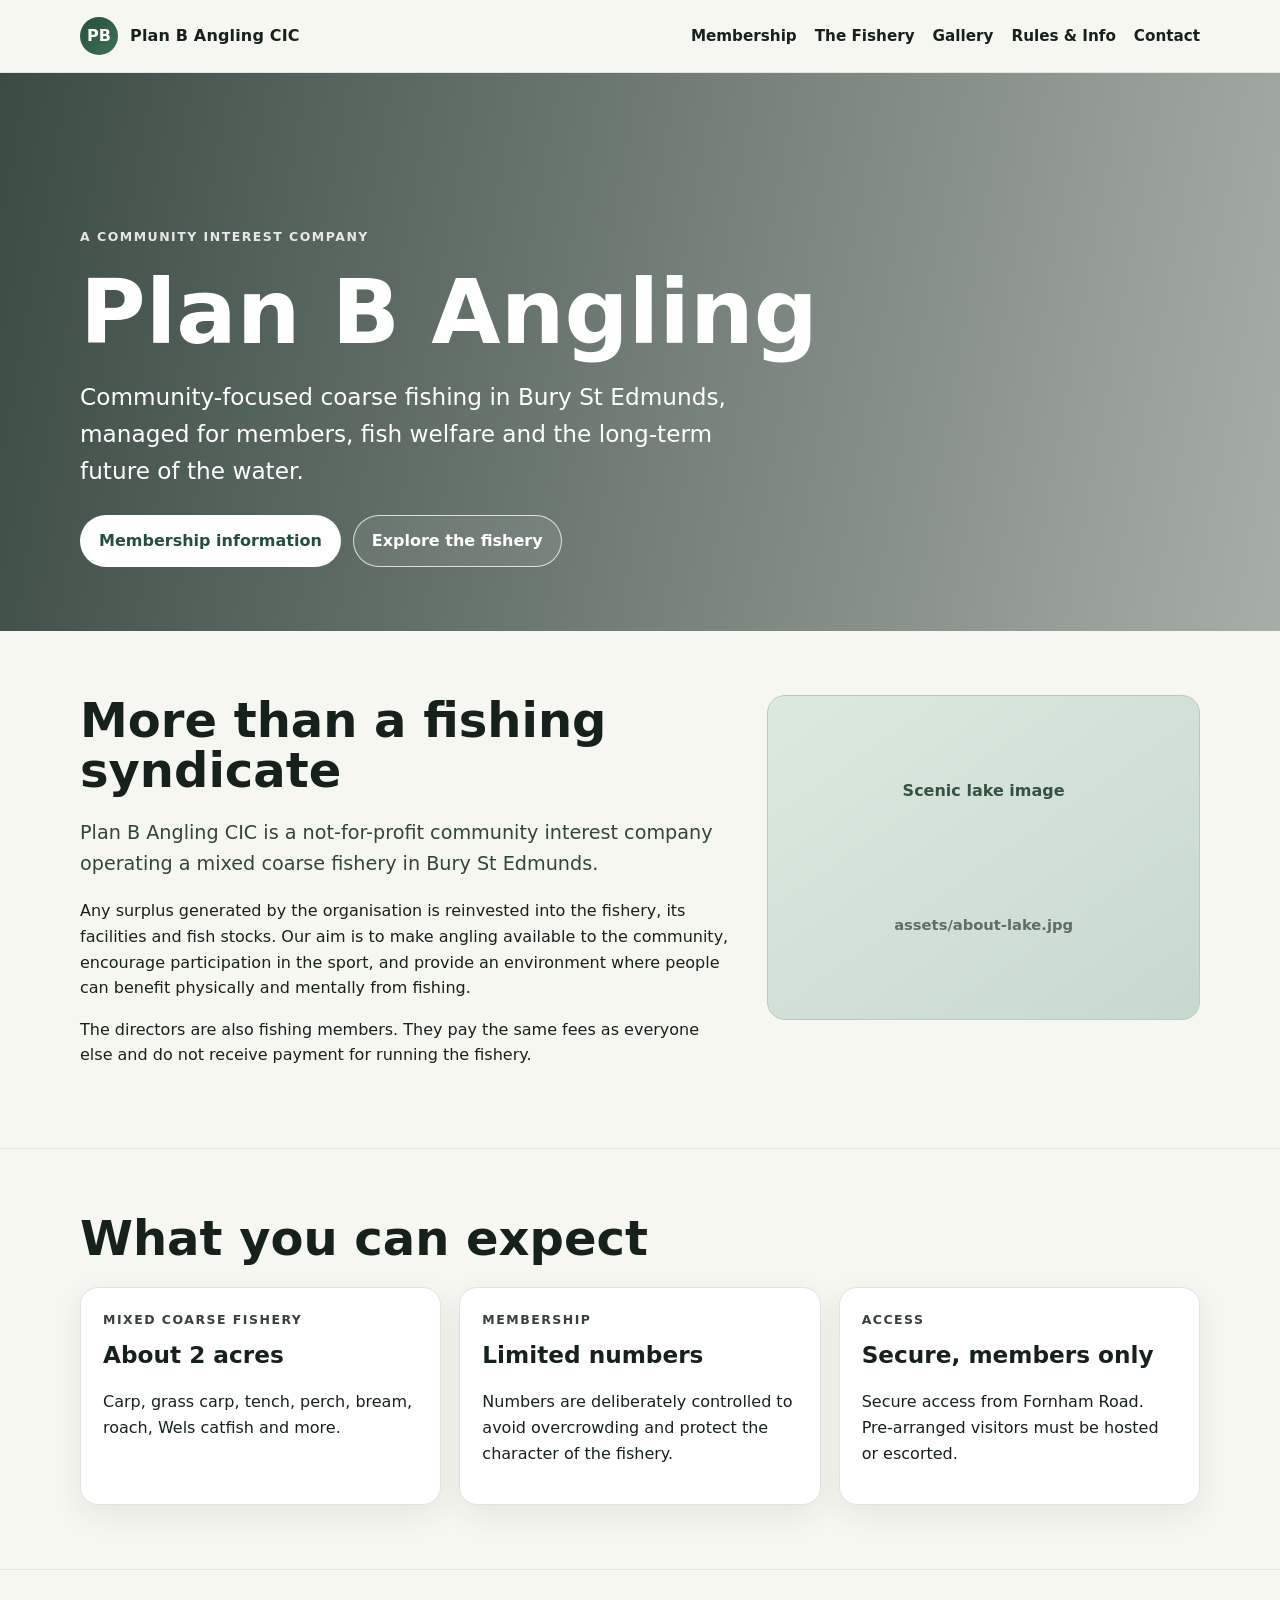
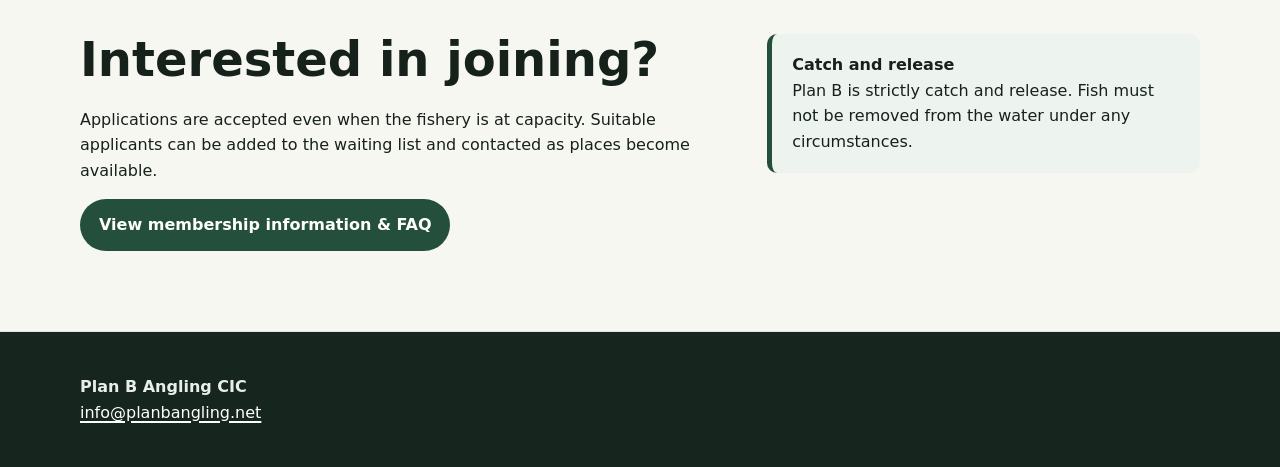
==== index.html @ b69f5325 "Add index.html" ====
<!doctype html>
<html lang="en">
<head>
<meta charset="utf-8">
<meta name="viewport" content="width=device-width,initial-scale=1">
<title>Plan B Angling CIC | Bury St Edmunds</title>
<meta name="description" content="Plan B Angling CIC — community-focused coarse fishing in Bury St Edmunds. Membership information, fishery details, rules and application links.">
<link rel="stylesheet" href="styles.css">
</head>
<body>
<header class="site-header"><div class="container header-inner">
<a class="brand" href="index.html"><span class="brand-mark">PB</span><span>Plan B Angling CIC</span></a>
<nav>
<a href="membership.html">Membership</a><a href="fishery.html">The Fishery</a><a href="gallery.html">Gallery</a><a href="rules.html">Rules & Info</a><a href="contact.html">Contact</a>
</nav></div></header>

<section class="hero"><div class="container"><div class="hero-card">
<div class="eyebrow">A Community Interest Company</div>
<h1>Plan B Angling</h1>
<p>Community-focused coarse fishing in Bury St Edmunds, managed for members, fish welfare and the long-term future of the water.</p>
<div class="actions"><a class="button primary" href="membership.html">Membership information</a><a class="button secondary" href="fishery.html">Explore the fishery</a></div>
</div></div></section>

<main>
<section><div class="container section-grid">
<div>
<h2>More than a fishing syndicate</h2>
<p class="lead">Plan B Angling CIC is a not-for-profit community interest company operating a mixed coarse fishery in Bury St Edmunds.</p>
<p>Any surplus generated by the organisation is reinvested into the fishery, its facilities and fish stocks. Our aim is to make angling available to the community, encourage participation in the sport, and provide an environment where people can benefit physically and mentally from fishing.</p>
<p>The directors are also fishing members. They pay the same fees as everyone else and do not receive payment for running the fishery.</p>
</div>
<div class="media-placeholder">Scenic lake image<br><span class="small">assets/about-lake.jpg</span></div>
</div></section>

<section><div class="container">
<h2>What you can expect</h2>
<div class="cards">
<div class="card"><div class="eyebrow">Mixed coarse fishery</div><strong>About 2 acres</strong><p>Carp, grass carp, tench, perch, bream, roach, Wels catfish and more.</p></div>
<div class="card"><div class="eyebrow">Membership</div><strong>Limited numbers</strong><p>Numbers are deliberately controlled to avoid overcrowding and protect the character of the fishery.</p></div>
<div class="card"><div class="eyebrow">Access</div><strong>Secure, members only</strong><p>Secure access from Fornham Road. Pre-arranged visitors must be hosted or escorted.</p></div>
</div>
</div></section>

<section><div class="container section-grid">
<div>
<h2>Interested in joining?</h2>
<p>Applications are accepted even when the fishery is at capacity. Suitable applicants can be added to the waiting list and contacted as places become available.</p>
<p><a class="button primary" style="background:var(--green);color:white" href="membership.html">View membership information & FAQ</a></p>
</div>
<div class="notice"><strong>Catch and release</strong><br>Plan B is strictly catch and release. Fish must not be removed from the water under any circumstances.</div>
</div></section>
</main>

<footer class="site-footer"><div class="container"><strong>Plan B Angling CIC</strong><br><a href="mailto:info@planbangling.net">info@planbangling.net</a></div></footer>
</body></html>
---- styles.css ----
:root{
  --ink:#17211c;
  --muted:#5f6d65;
  --paper:#f7f7f2;
  --card:#ffffff;
  --green:#254f3d;
  --green-2:#3f7157;
  --accent:#c79a3b;
  --line:#dfe5df;
  --shadow:0 10px 30px rgba(20,35,27,.08);
  --radius:18px;
}
*{box-sizing:border-box}
html{scroll-behavior:smooth}
body{margin:0;font-family:Inter,ui-sans-serif,system-ui,-apple-system,BlinkMacSystemFont,"Segoe UI",sans-serif;color:var(--ink);background:var(--paper);line-height:1.6}
a{color:var(--green);text-decoration-thickness:1.5px;text-underline-offset:3px}
img{max-width:100%;display:block}
.container{width:min(1120px,calc(100% - 32px));margin-inline:auto}
.site-header{position:sticky;top:0;z-index:20;background:rgba(247,247,242,.94);backdrop-filter:blur(12px);border-bottom:1px solid var(--line)}
.header-inner{display:flex;align-items:center;justify-content:space-between;gap:24px;min-height:72px}
.brand{display:flex;align-items:center;gap:12px;text-decoration:none;color:var(--ink);font-weight:800;letter-spacing:.01em}
.brand-mark{width:38px;height:38px;border-radius:50%;background:linear-gradient(135deg,var(--green),var(--green-2));display:grid;place-items:center;color:#fff;font-weight:800}
nav{display:flex;gap:18px;flex-wrap:wrap;justify-content:flex-end}
nav a{text-decoration:none;font-weight:650;color:var(--ink);font-size:.95rem}
.hero{padding:84px 0 64px;background:
linear-gradient(100deg,rgba(17,38,29,.82),rgba(17,38,29,.35)),
url('assets/hero-lake.jpg') center/cover no-repeat;
color:white;min-height:62vh;display:flex;align-items:end}
.hero-card{max-width:760px}
.eyebrow{text-transform:uppercase;letter-spacing:.12em;font-size:.78rem;font-weight:800;opacity:.86}
.hero h1{font-size:clamp(2.6rem,7vw,5.7rem);line-height:.95;margin:.25em 0 .2em}
.hero p{font-size:clamp(1.1rem,2.4vw,1.45rem);max-width:650px}
.actions{display:flex;gap:12px;flex-wrap:wrap;margin-top:26px}
.button{display:inline-block;padding:12px 18px;border-radius:999px;text-decoration:none;font-weight:800;border:1px solid transparent}
.button.primary{background:#fff;color:var(--green)}
.button.secondary{border-color:rgba(255,255,255,.75);color:#fff;background:rgba(255,255,255,.08)}
main section{padding:64px 0;border-bottom:1px solid var(--line)}
.section-grid{display:grid;grid-template-columns:1.2fr .8fr;gap:38px;align-items:start}
h2{font-size:clamp(1.8rem,4vw,3rem);line-height:1.05;margin:0 0 22px}
h3{font-size:1.15rem;margin:28px 0 8px}
.lead{font-size:1.2rem;color:#33443b}
.cards{display:grid;grid-template-columns:repeat(3,1fr);gap:18px;margin-top:24px}
.card{background:var(--card);border:1px solid var(--line);border-radius:var(--radius);padding:22px;box-shadow:var(--shadow)}
.card strong{display:block;font-size:1.45rem;margin-top:6px}
.placeholder{color:#7b3f00;background:#fff2cf;border:1px dashed #d5a447;padding:2px 7px;border-radius:6px;font-weight:700}
.media-placeholder{aspect-ratio:4/3;border-radius:var(--radius);display:grid;place-items:center;text-align:center;padding:28px;background:linear-gradient(145deg,#dce9df,#c7d9cf);color:#355343;border:1px solid #b8cbbf;font-weight:700}
.two-col{display:grid;grid-template-columns:repeat(2,1fr);gap:24px}
.faq{display:grid;gap:14px}
details{background:var(--card);border:1px solid var(--line);border-radius:14px;padding:16px 18px}
summary{cursor:pointer;font-weight:800}
.species{columns:2;column-gap:32px}
.gallery{display:grid;grid-template-columns:repeat(3,1fr);gap:12px}
.gallery .media-placeholder{aspect-ratio:1/1}
.notice{padding:18px 20px;background:#edf4ef;border-left:5px solid var(--green);border-radius:10px}
.site-footer{padding:42px 0;background:#16261e;color:#e8efe9}
.site-footer a{color:white}
.small{font-size:.92rem;color:var(--muted)}
@media(max-width:820px){
  .header-inner{align-items:flex-start;padding:14px 0;flex-direction:column}
  nav{justify-content:flex-start}
  .hero{min-height:54vh;padding-top:90px}
  .section-grid,.two-col,.cards{grid-template-columns:1fr}
  .gallery{grid-template-columns:repeat(2,1fr)}
  .species{columns:1}
}
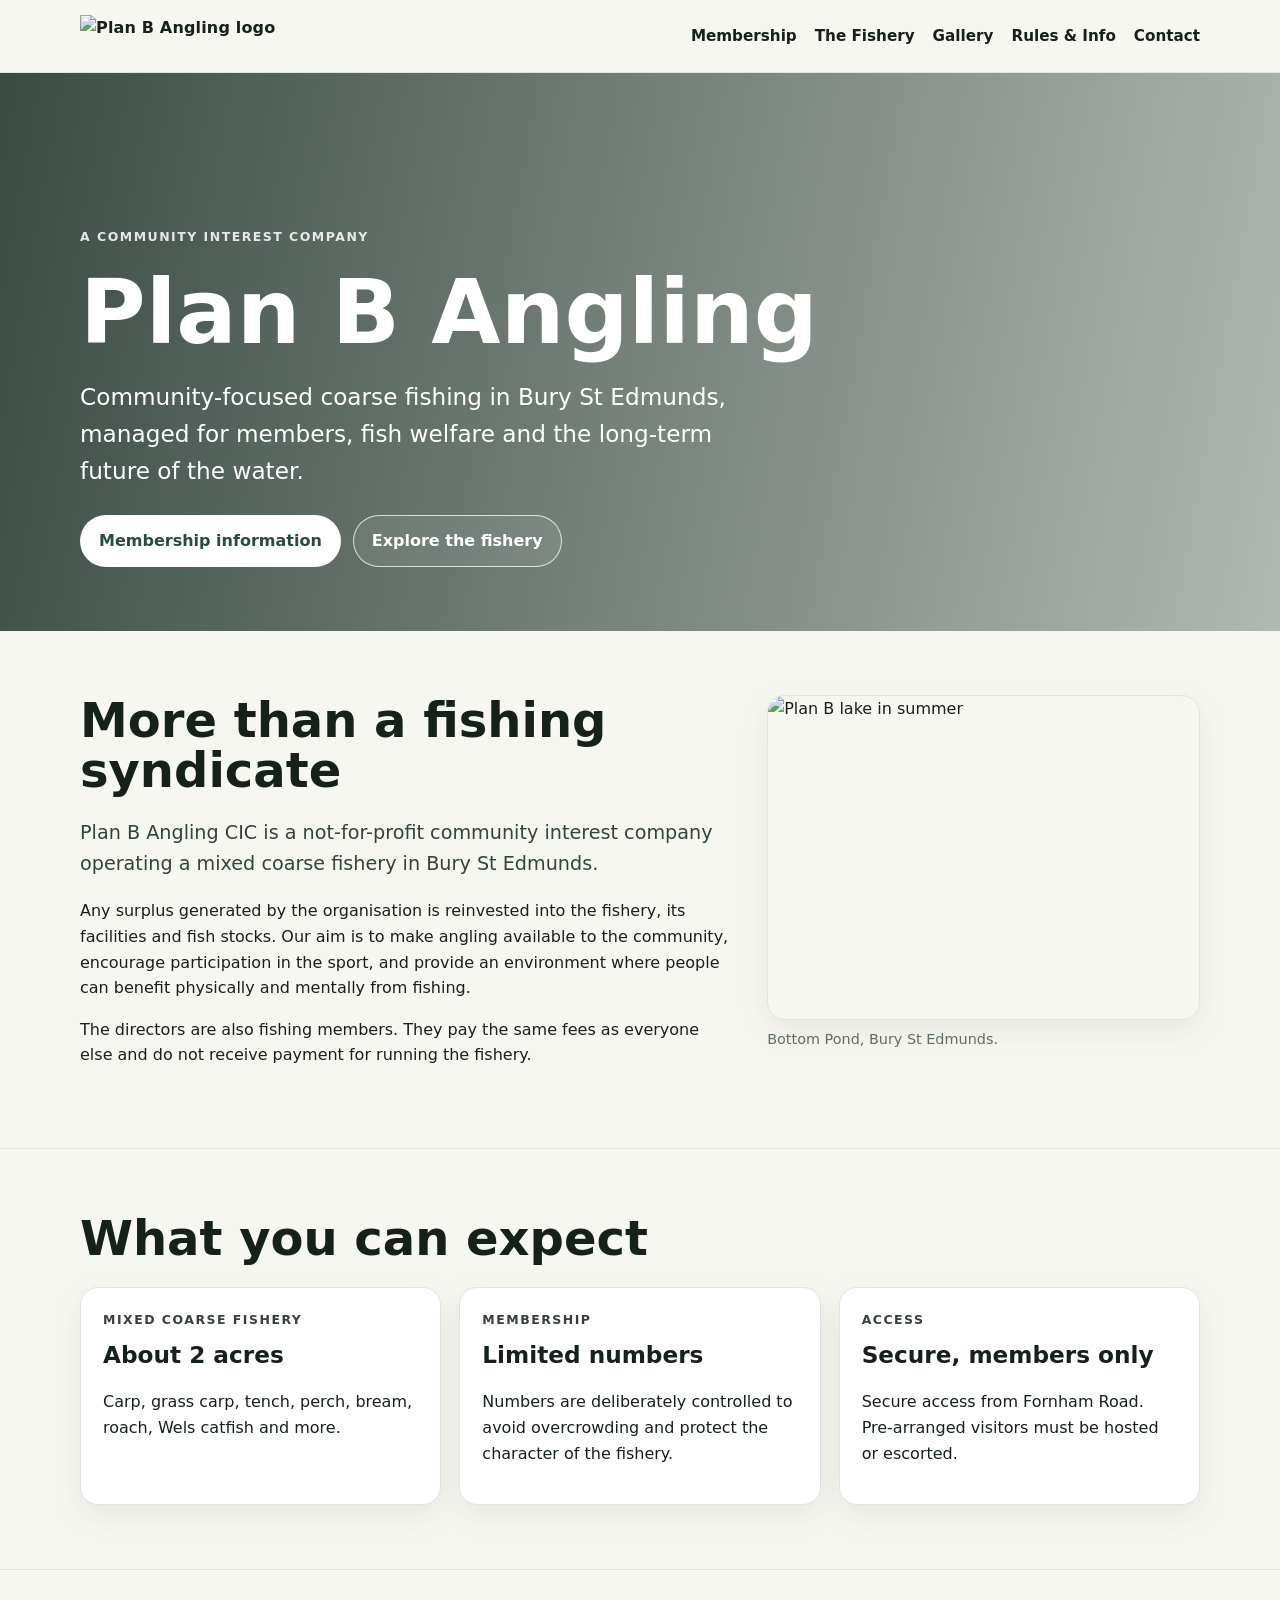
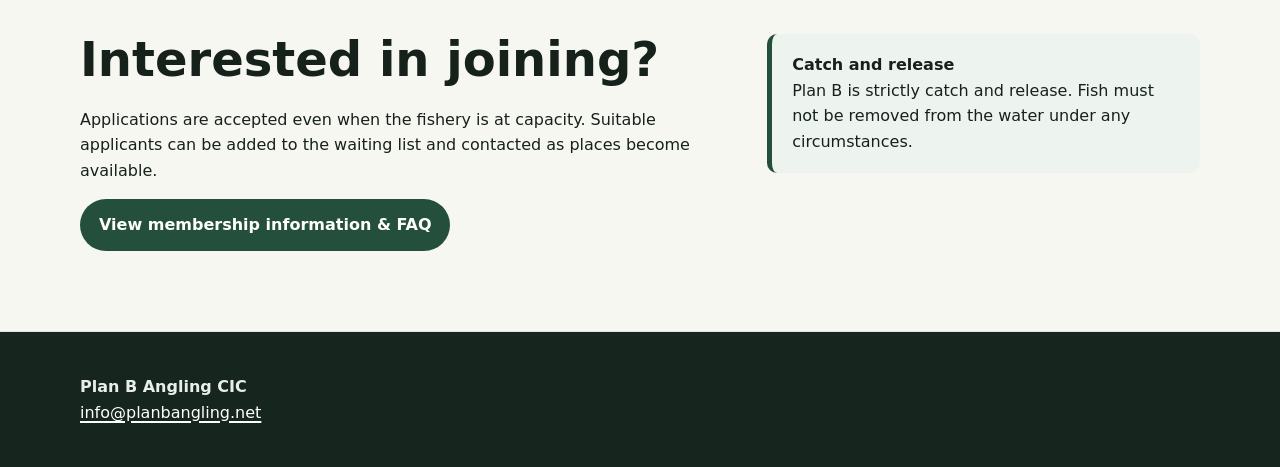
==== commit bc3e1505: "Add logo and lake imagery to home page" ====
--- a/index.html
+++ b/index.html
@@ -9,7 +9,7 @@
 </head>
 <body>
 <header class="site-header"><div class="container header-inner">
-<a class="brand" href="index.html"><span class="brand-mark">PB</span><span>Plan B Angling CIC</span></a>
+<a class="brand" href="index.html"><img src="assets/logo.webp" alt="Plan B Angling logo"></a>
 <nav>
 <a href="membership.html">Membership</a><a href="fishery.html">The Fishery</a><a href="gallery.html">Gallery</a><a href="rules.html">Rules & Info</a><a href="contact.html">Contact</a>
 </nav></div></header>
@@ -29,7 +29,7 @@
 <p>Any surplus generated by the organisation is reinvested into the fishery, its facilities and fish stocks. Our aim is to make angling available to the community, encourage participation in the sport, and provide an environment where people can benefit physically and mentally from fishing.</p>
 <p>The directors are also fishing members. They pay the same fees as everyone else and do not receive payment for running the fishery.</p>
 </div>
-<div class="media-placeholder">Scenic lake image<br><span class="small">assets/about-lake.jpg</span></div>
+<figure class="figure"><img class="photo landscape" src="assets/about-lake.webp" alt="Plan B lake in summer"><figcaption>Bottom Pond, Bury St Edmunds.</figcaption></figure>
 </div></section>
 
 <section><div class="container">
--- a/styles.css
+++ b/styles.css
@@ -19,12 +19,13 @@
 .site-header{position:sticky;top:0;z-index:20;background:rgba(247,247,242,.94);backdrop-filter:blur(12px);border-bottom:1px solid var(--line)}
 .header-inner{display:flex;align-items:center;justify-content:space-between;gap:24px;min-height:72px}
 .brand{display:flex;align-items:center;gap:12px;text-decoration:none;color:var(--ink);font-weight:800;letter-spacing:.01em}
+.brand img{height:42px;width:auto}
 .brand-mark{width:38px;height:38px;border-radius:50%;background:linear-gradient(135deg,var(--green),var(--green-2));display:grid;place-items:center;color:#fff;font-weight:800}
 nav{display:flex;gap:18px;flex-wrap:wrap;justify-content:flex-end}
 nav a{text-decoration:none;font-weight:650;color:var(--ink);font-size:.95rem}
 .hero{padding:84px 0 64px;background:
-linear-gradient(100deg,rgba(17,38,29,.82),rgba(17,38,29,.35)),
-url('assets/hero-lake.jpg') center/cover no-repeat;
+linear-gradient(100deg,rgba(17,38,29,.82),rgba(17,38,29,.30)),
+url('assets/hero-lake.webp') center/cover no-repeat;
 color:white;min-height:62vh;display:flex;align-items:end}
 .hero-card{max-width:760px}
 .eyebrow{text-transform:uppercase;letter-spacing:.12em;font-size:.78rem;font-weight:800;opacity:.86}
@@ -43,15 +44,25 @@
 .card{background:var(--card);border:1px solid var(--line);border-radius:var(--radius);padding:22px;box-shadow:var(--shadow)}
 .card strong{display:block;font-size:1.45rem;margin-top:6px}
 .placeholder{color:#7b3f00;background:#fff2cf;border:1px dashed #d5a447;padding:2px 7px;border-radius:6px;font-weight:700}
-.media-placeholder{aspect-ratio:4/3;border-radius:var(--radius);display:grid;place-items:center;text-align:center;padding:28px;background:linear-gradient(145deg,#dce9df,#c7d9cf);color:#355343;border:1px solid #b8cbbf;font-weight:700}
+.photo{width:100%;border-radius:var(--radius);object-fit:cover;box-shadow:var(--shadow);border:1px solid var(--line)}
+.photo.landscape{aspect-ratio:4/3}
+.photo.wide{aspect-ratio:16/9}
+.photo.portrait{aspect-ratio:4/5}
+.photo.square{aspect-ratio:1/1}
+.figure{margin:0}
+.figure figcaption{font-size:.9rem;color:var(--muted);margin-top:8px}
 .two-col{display:grid;grid-template-columns:repeat(2,1fr);gap:24px}
 .faq{display:grid;gap:14px}
 details{background:var(--card);border:1px solid var(--line);border-radius:14px;padding:16px 18px}
 summary{cursor:pointer;font-weight:800}
 .species{columns:2;column-gap:32px}
 .gallery{display:grid;grid-template-columns:repeat(3,1fr);gap:12px}
-.gallery .media-placeholder{aspect-ratio:1/1}
+.gallery figure{margin:0;background:var(--card);border:1px solid var(--line);border-radius:14px;overflow:hidden}
+.gallery img{width:100%;aspect-ratio:1/1;object-fit:cover}
+.gallery figcaption{padding:9px 11px;font-size:.86rem;color:var(--muted)}
 .notice{padding:18px 20px;background:#edf4ef;border-left:5px solid var(--green);border-radius:10px}
+.logo-strip{display:flex;align-items:center;gap:16px;margin-bottom:18px}
+.logo-strip img{max-width:min(420px,90%);height:auto;background:white;padding:8px;border-radius:8px}
 .site-footer{padding:42px 0;background:#16261e;color:#e8efe9}
 .site-footer a{color:white}
 .small{font-size:.92rem;color:var(--muted)}
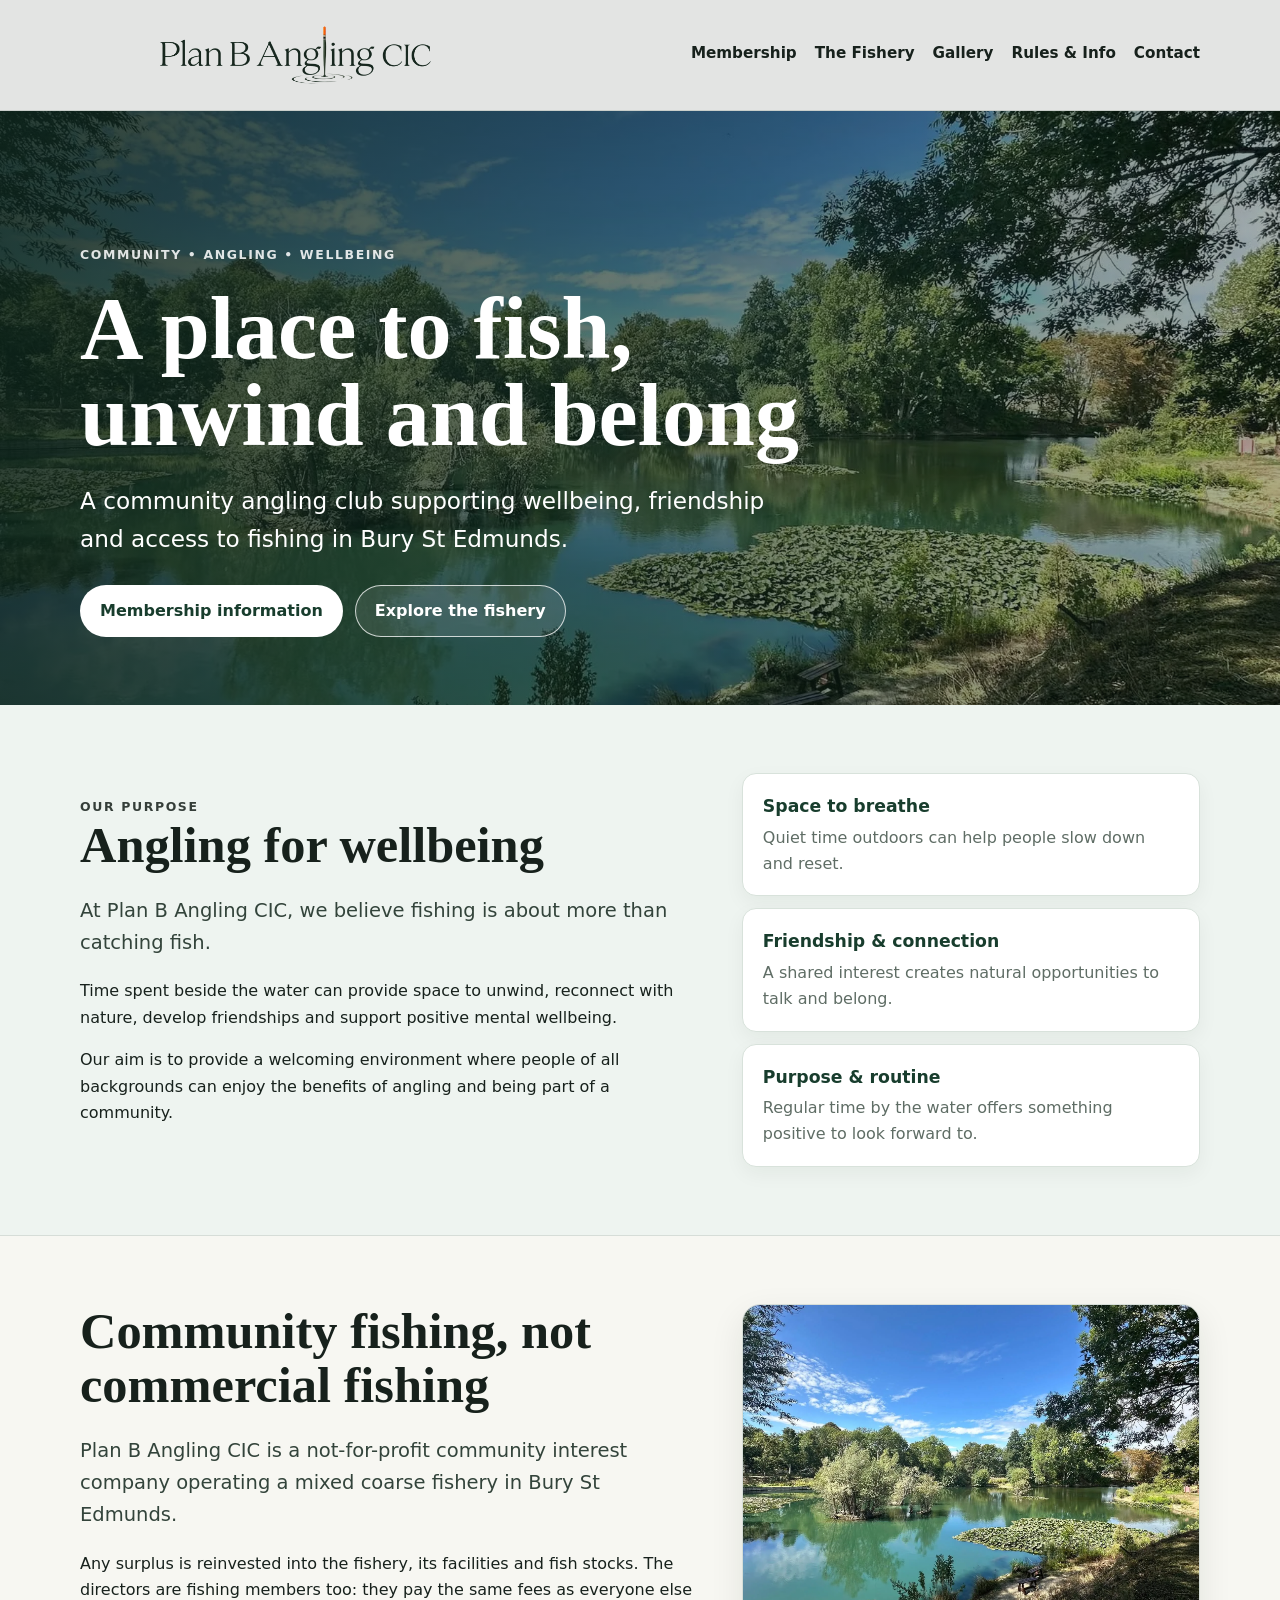
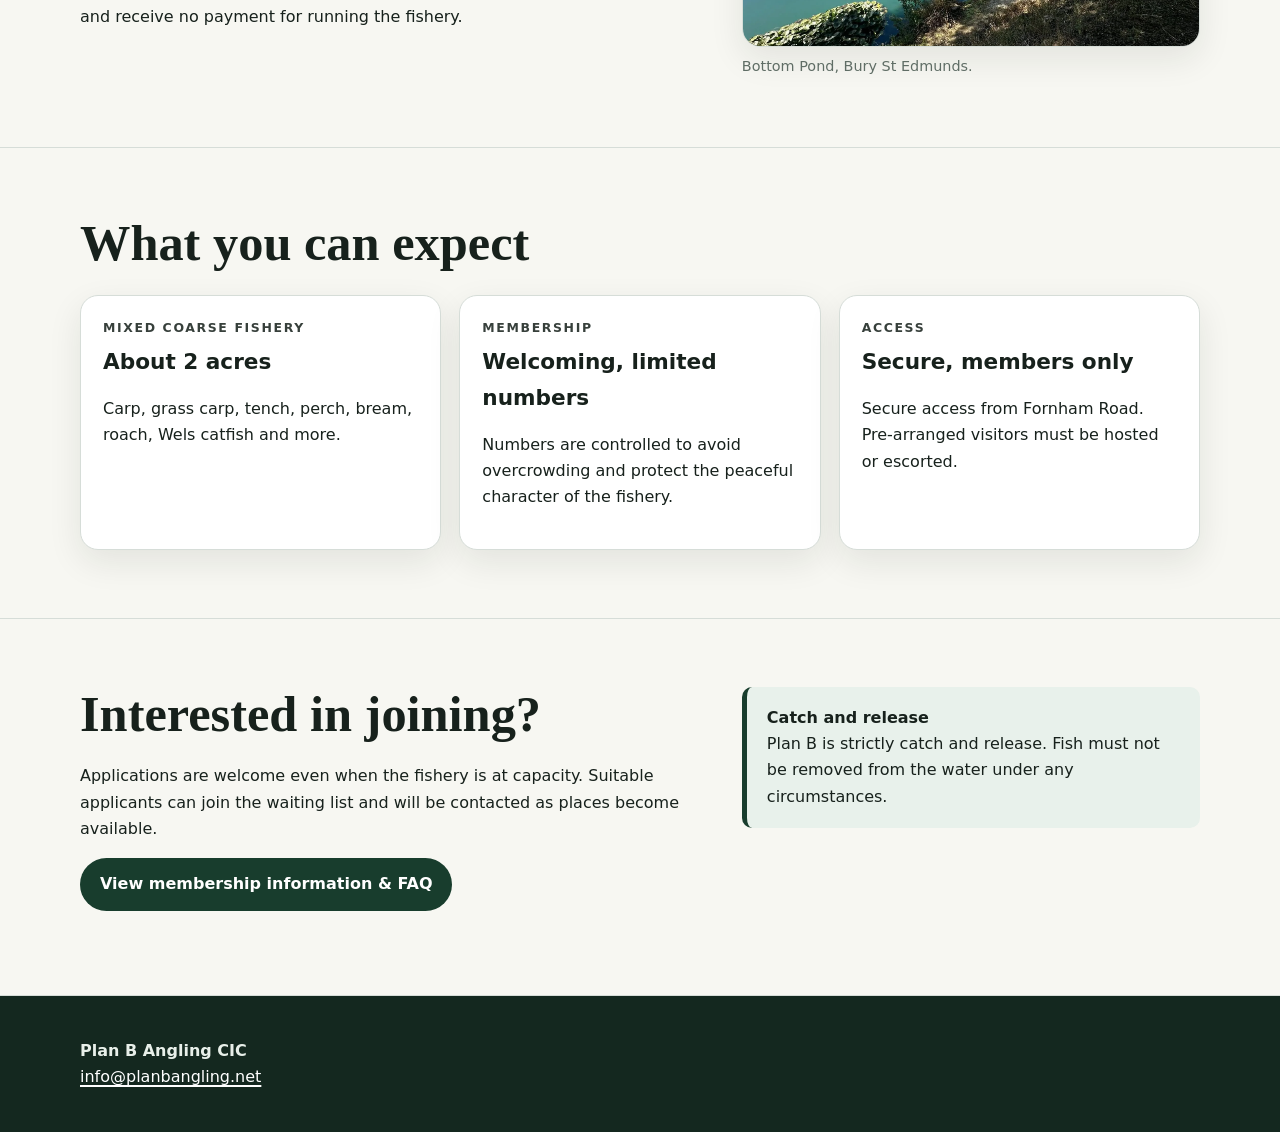
==== commit b8f092d7: "Replace site with updated community wellbeing version" ====
--- a/index.html
+++ b/index.html
@@ -1,55 +1,65 @@
 <!doctype html>
 <html lang="en">
 <head>
-<meta charset="utf-8">
-<meta name="viewport" content="width=device-width,initial-scale=1">
-<title>Plan B Angling CIC | Bury St Edmunds</title>
-<meta name="description" content="Plan B Angling CIC — community-focused coarse fishing in Bury St Edmunds. Membership information, fishery details, rules and application links.">
-<link rel="stylesheet" href="styles.css">
+  <meta charset="utf-8">
+  <meta name="viewport" content="width=device-width,initial-scale=1">
+  <title>Plan B Angling CIC | Angling, Wellbeing &amp; Community</title>
+  <meta name="description" content="Plan B Angling CIC is a welcoming community angling club in Bury St Edmunds, supporting wellbeing, friendship and access to fishing.">
+  <link rel="stylesheet" href="styles.css">
 </head>
 <body>
 <header class="site-header"><div class="container header-inner">
-<a class="brand" href="index.html"><img src="assets/logo.webp" alt="Plan B Angling logo"></a>
-<nav>
-<a href="membership.html">Membership</a><a href="fishery.html">The Fishery</a><a href="gallery.html">Gallery</a><a href="rules.html">Rules & Info</a><a href="contact.html">Contact</a>
-</nav></div></header>
+  <a class="brand" href="index.html"><img src="assets/plan-b-wordmark.png" alt="Plan B Angling CIC"></a>
+  <nav aria-label="Main navigation"><a href="membership.html">Membership</a><a href="fishery.html">The Fishery</a><a href="gallery.html">Gallery</a><a href="rules.html">Rules &amp; Info</a><a href="contact.html">Contact</a></nav>
+</div></header>
 
 <section class="hero"><div class="container"><div class="hero-card">
-<div class="eyebrow">A Community Interest Company</div>
-<h1>Plan B Angling</h1>
-<p>Community-focused coarse fishing in Bury St Edmunds, managed for members, fish welfare and the long-term future of the water.</p>
-<div class="actions"><a class="button primary" href="membership.html">Membership information</a><a class="button secondary" href="fishery.html">Explore the fishery</a></div>
+  <div class="eyebrow">Community • Angling • Wellbeing</div>
+  <h1>A place to fish, unwind and belong</h1>
+  <p>A community angling club supporting wellbeing, friendship and access to fishing in Bury St Edmunds.</p>
+  <div class="actions"><a class="button primary" href="membership.html">Membership information</a><a class="button secondary" href="fishery.html">Explore the fishery</a></div>
 </div></div></section>
 
 <main>
+<section class="wellbeing-section"><div class="container section-grid wellbeing-grid">
+  <div>
+    <div class="eyebrow">Our purpose</div>
+    <h2>Angling for wellbeing</h2>
+    <p class="lead">At Plan B Angling CIC, we believe fishing is about more than catching fish.</p>
+    <p>Time spent beside the water can provide space to unwind, reconnect with nature, develop friendships and support positive mental wellbeing.</p>
+    <p>Our aim is to provide a welcoming environment where people of all backgrounds can enjoy the benefits of angling and being part of a community.</p>
+  </div>
+  <div class="benefits" aria-label="Benefits of angling">
+    <div><strong>Space to breathe</strong><span>Quiet time outdoors can help people slow down and reset.</span></div>
+    <div><strong>Friendship &amp; connection</strong><span>A shared interest creates natural opportunities to talk and belong.</span></div>
+    <div><strong>Purpose &amp; routine</strong><span>Regular time by the water offers something positive to look forward to.</span></div>
+  </div>
+</div></section>
+
 <section><div class="container section-grid">
-<div>
-<h2>More than a fishing syndicate</h2>
-<p class="lead">Plan B Angling CIC is a not-for-profit community interest company operating a mixed coarse fishery in Bury St Edmunds.</p>
-<p>Any surplus generated by the organisation is reinvested into the fishery, its facilities and fish stocks. Our aim is to make angling available to the community, encourage participation in the sport, and provide an environment where people can benefit physically and mentally from fishing.</p>
-<p>The directors are also fishing members. They pay the same fees as everyone else and do not receive payment for running the fishery.</p>
-</div>
-<figure class="figure"><img class="photo landscape" src="assets/about-lake.webp" alt="Plan B lake in summer"><figcaption>Bottom Pond, Bury St Edmunds.</figcaption></figure>
+  <div>
+    <h2>Community fishing, not commercial fishing</h2>
+    <p class="lead">Plan B Angling CIC is a not-for-profit community interest company operating a mixed coarse fishery in Bury St Edmunds.</p>
+    <p>Any surplus is reinvested into the fishery, its facilities and fish stocks. The directors are fishing members too: they pay the same fees as everyone else and receive no payment for running the fishery.</p>
+  </div>
+  <figure class="figure"><img class="photo landscape" src="assets/about-lake.webp" alt="Bottom Pond at Plan B Angling in summer"><figcaption>Bottom Pond, Bury St Edmunds.</figcaption></figure>
 </div></section>
 
 <section><div class="container">
-<h2>What you can expect</h2>
-<div class="cards">
-<div class="card"><div class="eyebrow">Mixed coarse fishery</div><strong>About 2 acres</strong><p>Carp, grass carp, tench, perch, bream, roach, Wels catfish and more.</p></div>
-<div class="card"><div class="eyebrow">Membership</div><strong>Limited numbers</strong><p>Numbers are deliberately controlled to avoid overcrowding and protect the character of the fishery.</p></div>
-<div class="card"><div class="eyebrow">Access</div><strong>Secure, members only</strong><p>Secure access from Fornham Road. Pre-arranged visitors must be hosted or escorted.</p></div>
-</div>
+  <h2>What you can expect</h2>
+  <div class="cards">
+    <div class="card"><div class="eyebrow">Mixed coarse fishery</div><strong>About 2 acres</strong><p>Carp, grass carp, tench, perch, bream, roach, Wels catfish and more.</p></div>
+    <div class="card"><div class="eyebrow">Membership</div><strong>Welcoming, limited numbers</strong><p>Numbers are controlled to avoid overcrowding and protect the peaceful character of the fishery.</p></div>
+    <div class="card"><div class="eyebrow">Access</div><strong>Secure, members only</strong><p>Secure access from Fornham Road. Pre-arranged visitors must be hosted or escorted.</p></div>
+  </div>
 </div></section>
 
 <section><div class="container section-grid">
-<div>
-<h2>Interested in joining?</h2>
-<p>Applications are accepted even when the fishery is at capacity. Suitable applicants can be added to the waiting list and contacted as places become available.</p>
-<p><a class="button primary" style="background:var(--green);color:white" href="membership.html">View membership information & FAQ</a></p>
-</div>
-<div class="notice"><strong>Catch and release</strong><br>Plan B is strictly catch and release. Fish must not be removed from the water under any circumstances.</div>
+  <div><h2>Interested in joining?</h2><p>Applications are welcome even when the fishery is at capacity. Suitable applicants can join the waiting list and will be contacted as places become available.</p><p><a class="button green" href="membership.html">View membership information &amp; FAQ</a></p></div>
+  <div class="notice"><strong>Catch and release</strong><br>Plan B is strictly catch and release. Fish must not be removed from the water under any circumstances.</div>
 </div></section>
 </main>
 
 <footer class="site-footer"><div class="container"><strong>Plan B Angling CIC</strong><br><a href="mailto:info@planbangling.net">info@planbangling.net</a></div></footer>
-</body></html>+</body>
+</html>
--- a/styles.css
+++ b/styles.css
@@ -1,76 +1,8 @@
-:root{
-  --ink:#17211c;
-  --muted:#5f6d65;
-  --paper:#f7f7f2;
-  --card:#ffffff;
-  --green:#254f3d;
-  --green-2:#3f7157;
-  --accent:#c79a3b;
-  --line:#dfe5df;
-  --shadow:0 10px 30px rgba(20,35,27,.08);
-  --radius:18px;
-}
-*{box-sizing:border-box}
-html{scroll-behavior:smooth}
-body{margin:0;font-family:Inter,ui-sans-serif,system-ui,-apple-system,BlinkMacSystemFont,"Segoe UI",sans-serif;color:var(--ink);background:var(--paper);line-height:1.6}
-a{color:var(--green);text-decoration-thickness:1.5px;text-underline-offset:3px}
-img{max-width:100%;display:block}
-.container{width:min(1120px,calc(100% - 32px));margin-inline:auto}
-.site-header{position:sticky;top:0;z-index:20;background:rgba(247,247,242,.94);backdrop-filter:blur(12px);border-bottom:1px solid var(--line)}
-.header-inner{display:flex;align-items:center;justify-content:space-between;gap:24px;min-height:72px}
-.brand{display:flex;align-items:center;gap:12px;text-decoration:none;color:var(--ink);font-weight:800;letter-spacing:.01em}
-.brand img{height:42px;width:auto}
-.brand-mark{width:38px;height:38px;border-radius:50%;background:linear-gradient(135deg,var(--green),var(--green-2));display:grid;place-items:center;color:#fff;font-weight:800}
-nav{display:flex;gap:18px;flex-wrap:wrap;justify-content:flex-end}
-nav a{text-decoration:none;font-weight:650;color:var(--ink);font-size:.95rem}
-.hero{padding:84px 0 64px;background:
-linear-gradient(100deg,rgba(17,38,29,.82),rgba(17,38,29,.30)),
-url('assets/hero-lake.webp') center/cover no-repeat;
-color:white;min-height:62vh;display:flex;align-items:end}
-.hero-card{max-width:760px}
-.eyebrow{text-transform:uppercase;letter-spacing:.12em;font-size:.78rem;font-weight:800;opacity:.86}
-.hero h1{font-size:clamp(2.6rem,7vw,5.7rem);line-height:.95;margin:.25em 0 .2em}
-.hero p{font-size:clamp(1.1rem,2.4vw,1.45rem);max-width:650px}
-.actions{display:flex;gap:12px;flex-wrap:wrap;margin-top:26px}
-.button{display:inline-block;padding:12px 18px;border-radius:999px;text-decoration:none;font-weight:800;border:1px solid transparent}
-.button.primary{background:#fff;color:var(--green)}
-.button.secondary{border-color:rgba(255,255,255,.75);color:#fff;background:rgba(255,255,255,.08)}
-main section{padding:64px 0;border-bottom:1px solid var(--line)}
-.section-grid{display:grid;grid-template-columns:1.2fr .8fr;gap:38px;align-items:start}
-h2{font-size:clamp(1.8rem,4vw,3rem);line-height:1.05;margin:0 0 22px}
-h3{font-size:1.15rem;margin:28px 0 8px}
-.lead{font-size:1.2rem;color:#33443b}
-.cards{display:grid;grid-template-columns:repeat(3,1fr);gap:18px;margin-top:24px}
-.card{background:var(--card);border:1px solid var(--line);border-radius:var(--radius);padding:22px;box-shadow:var(--shadow)}
-.card strong{display:block;font-size:1.45rem;margin-top:6px}
-.placeholder{color:#7b3f00;background:#fff2cf;border:1px dashed #d5a447;padding:2px 7px;border-radius:6px;font-weight:700}
-.photo{width:100%;border-radius:var(--radius);object-fit:cover;box-shadow:var(--shadow);border:1px solid var(--line)}
-.photo.landscape{aspect-ratio:4/3}
-.photo.wide{aspect-ratio:16/9}
-.photo.portrait{aspect-ratio:4/5}
-.photo.square{aspect-ratio:1/1}
-.figure{margin:0}
-.figure figcaption{font-size:.9rem;color:var(--muted);margin-top:8px}
-.two-col{display:grid;grid-template-columns:repeat(2,1fr);gap:24px}
-.faq{display:grid;gap:14px}
-details{background:var(--card);border:1px solid var(--line);border-radius:14px;padding:16px 18px}
-summary{cursor:pointer;font-weight:800}
-.species{columns:2;column-gap:32px}
-.gallery{display:grid;grid-template-columns:repeat(3,1fr);gap:12px}
-.gallery figure{margin:0;background:var(--card);border:1px solid var(--line);border-radius:14px;overflow:hidden}
-.gallery img{width:100%;aspect-ratio:1/1;object-fit:cover}
-.gallery figcaption{padding:9px 11px;font-size:.86rem;color:var(--muted)}
-.notice{padding:18px 20px;background:#edf4ef;border-left:5px solid var(--green);border-radius:10px}
-.logo-strip{display:flex;align-items:center;gap:16px;margin-bottom:18px}
-.logo-strip img{max-width:min(420px,90%);height:auto;background:white;padding:8px;border-radius:8px}
-.site-footer{padding:42px 0;background:#16261e;color:#e8efe9}
-.site-footer a{color:white}
-.small{font-size:.92rem;color:var(--muted)}
-@media(max-width:820px){
-  .header-inner{align-items:flex-start;padding:14px 0;flex-direction:column}
-  nav{justify-content:flex-start}
-  .hero{min-height:54vh;padding-top:90px}
-  .section-grid,.two-col,.cards{grid-template-columns:1fr}
-  .gallery{grid-template-columns:repeat(2,1fr)}
-  .species{columns:1}
-}
+:root{--ink:#17211c;--muted:#5f6d65;--paper:#f7f7f2;--card:#fff;--green:#183d2d;--green-2:#315f49;--orange:#f47a20;--line:#d6ddd8;--header:#e2e3e2;--shadow:0 12px 34px rgba(20,35,27,.09);--radius:18px}
+*{box-sizing:border-box}html{scroll-behavior:smooth}body{margin:0;font-family:Inter,ui-sans-serif,system-ui,-apple-system,BlinkMacSystemFont,"Segoe UI",sans-serif;color:var(--ink);background:var(--paper);line-height:1.65;font-size:1rem}a{color:var(--green);text-decoration-thickness:1.5px;text-underline-offset:3px}img{max-width:100%;display:block}.container{width:min(1120px,calc(100% - 32px));margin-inline:auto}
+.site-header{position:sticky;top:0;z-index:20;background:rgba(226,227,226,.96);backdrop-filter:blur(12px);border-bottom:1px solid #c9ceca}.header-inner{display:flex;align-items:center;justify-content:space-between;gap:28px;min-height:110px}.brand{display:flex;align-items:center;text-decoration:none}.brand img{width:min(430px,44vw);height:auto;max-height:94px;object-fit:contain}nav{display:flex;gap:18px;flex-wrap:wrap;justify-content:flex-end}nav a{text-decoration:none;font-weight:700;color:var(--ink);font-size:.95rem;padding:8px 0;border-bottom:2px solid transparent}nav a:hover,nav a[aria-current="page"]{border-color:var(--orange)}
+.hero{padding:92px 0 68px;background:linear-gradient(100deg,rgba(13,35,25,.88),rgba(13,35,25,.32)),url('assets/about-lake.webp') center/cover no-repeat;color:#fff;min-height:66vh;display:flex;align-items:end}.hero-card{max-width:780px}.eyebrow{text-transform:uppercase;letter-spacing:.13em;font-size:.78rem;font-weight:850;opacity:.86}.hero h1{font-family:Georgia,"Times New Roman",serif;font-size:clamp(2.7rem,7vw,5.5rem);line-height:.98;margin:.24em 0 .2em;max-width:880px}.hero p{font-size:clamp(1.1rem,2.4vw,1.45rem);max-width:690px}.actions{display:flex;gap:12px;flex-wrap:wrap;margin-top:26px}.button{display:inline-block;padding:12px 19px;border-radius:999px;text-decoration:none;font-weight:800;border:1px solid transparent}.button.primary{background:#fff;color:var(--green)}.button.secondary{border-color:rgba(255,255,255,.75);color:#fff;background:rgba(255,255,255,.1)}.button.green{background:var(--green);color:#fff}
+main section{padding:68px 0;border-bottom:1px solid var(--line)}.section-grid{display:grid;grid-template-columns:1.15fr .85fr;gap:42px;align-items:start}h2{font-family:Georgia,"Times New Roman",serif;font-size:clamp(1.9rem,4vw,3.15rem);line-height:1.08;margin:0 0 22px}h3{font-size:1.15rem;margin:28px 0 8px}.lead{font-size:1.22rem;color:#33443b}.wellbeing-section{background:#eef4f0}.wellbeing-grid{align-items:center}.benefits{display:grid;gap:12px}.benefits>div{background:#fff;border:1px solid #d8e2db;border-radius:14px;padding:18px 20px;box-shadow:0 7px 20px rgba(20,35,27,.05)}.benefits strong,.benefits span{display:block}.benefits strong{font-size:1.08rem;color:var(--green)}.benefits span{margin-top:4px;color:var(--muted)}
+.cards{display:grid;grid-template-columns:repeat(3,1fr);gap:18px;margin-top:24px}.card{background:var(--card);border:1px solid var(--line);border-radius:var(--radius);padding:22px;box-shadow:var(--shadow)}.card strong{display:block;font-size:1.35rem;margin-top:6px}.placeholder{color:#7b3f00;background:#fff2cf;border:1px dashed #d5a447;padding:2px 7px;border-radius:6px;font-weight:700}.photo{width:100%;border-radius:var(--radius);object-fit:cover;box-shadow:var(--shadow);border:1px solid var(--line)}.photo.landscape{aspect-ratio:4/3}.photo.wide{aspect-ratio:16/9}.photo.portrait{aspect-ratio:4/5}.figure{margin:0}.figure figcaption{font-size:.9rem;color:var(--muted);margin-top:8px}.two-col{display:grid;grid-template-columns:repeat(2,1fr);gap:28px}.faq{display:grid;gap:14px}details{background:var(--card);border:1px solid var(--line);border-radius:14px;padding:16px 18px}summary{cursor:pointer;font-weight:800}.species{columns:2;column-gap:32px}.gallery{display:grid;grid-template-columns:repeat(3,1fr);gap:12px}.gallery figure{margin:0;background:var(--card);border:1px solid var(--line);border-radius:14px;overflow:hidden}.gallery img{width:100%;aspect-ratio:1/1;object-fit:cover}.gallery figcaption{padding:9px 11px;font-size:.86rem;color:var(--muted)}.notice{padding:18px 20px;background:#e8f1eb;border-left:5px solid var(--green);border-radius:10px}.site-footer{padding:42px 0;background:#14281f;color:#e8efe9}.site-footer a{color:#fff}.small{font-size:.92rem;color:var(--muted)}
+@media(max-width:860px){.header-inner{align-items:center;padding:12px 0;flex-direction:column;gap:8px}.brand img{width:min(520px,92vw);max-height:78px}nav{justify-content:center;gap:8px 16px}.hero{min-height:58vh;padding-top:80px}.section-grid,.two-col,.cards{grid-template-columns:1fr}.gallery{grid-template-columns:repeat(2,1fr)}.species{columns:1}}
+@media(max-width:480px){.container{width:min(100% - 24px,1120px)}.site-header{position:relative}.brand img{width:94vw}.header-inner{min-height:auto}nav{gap:4px 12px}nav a{font-size:.86rem}.hero{min-height:62vh;padding:68px 0 48px}.hero h1{font-size:2.75rem}main section{padding:50px 0}.gallery{grid-template-columns:1fr 1fr}}
